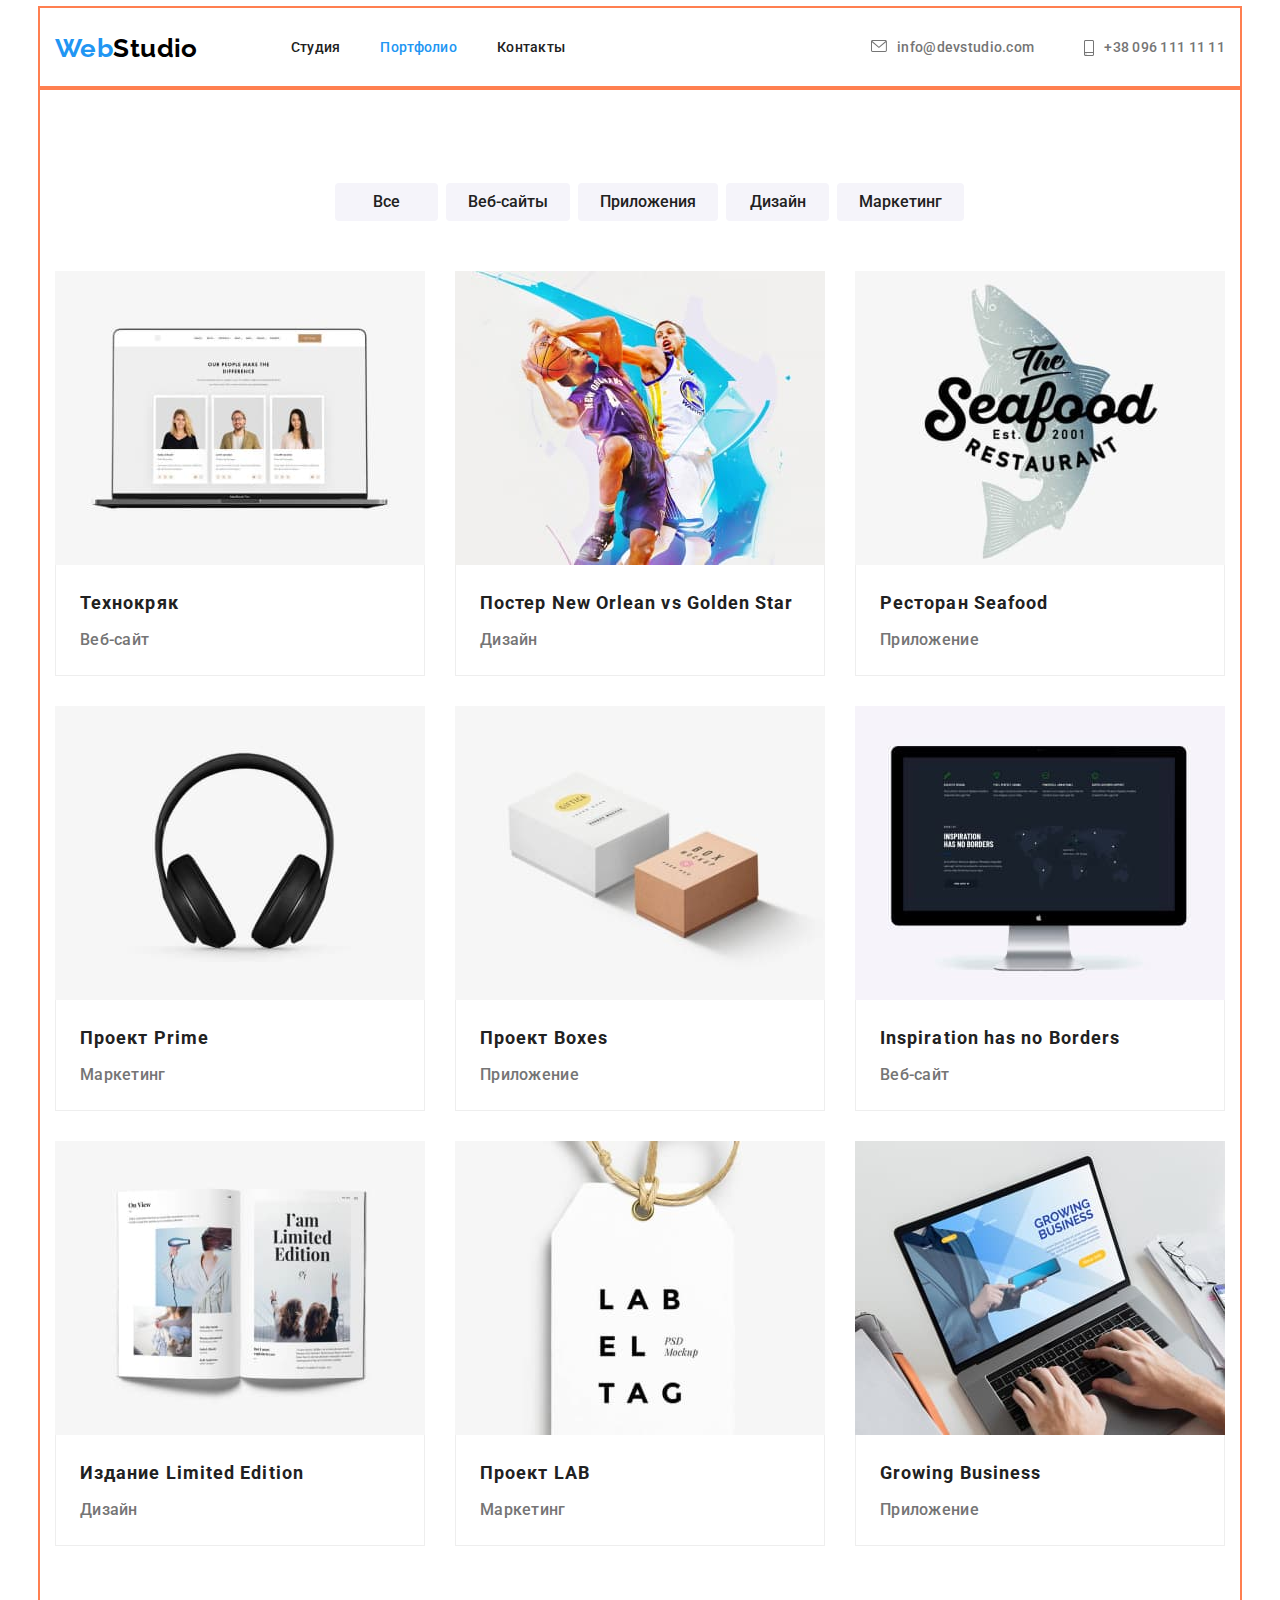
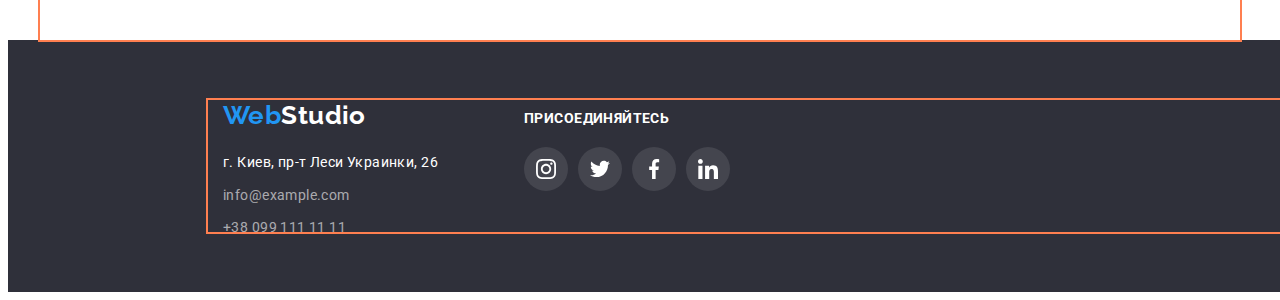
==== portfolio.html @ 8bc96a7a "верстка перед сдачей на проверку" ====
<!DOCTYPE html>
<html lang="ru">
<head>
    <meta charset="UTF-8">
    <meta name="viewport" content="width=device-width, initial-scale=1.0">
    <title>Portfolio</title>
    <link rel="stylesheet" href="https://cdnjs.cloudflare.com/ajax/libs/modern-normalize/1.0.0/modern-normalize.min.css" integrity="sha512-ISS7cAi1PEhQ8jnbJpJZMd29NlhNj4AWYyLOSp2CE/CsHxTCu+r+t0D2yoJudVrd0/8fTVPUVDzY5Tvli75u/g==" crossorigin="anonymous" />  
    <link rel="preconnect" href="https://fonts.gstatic.com">
    <link href="https://fonts.googleapis.com/css2?family=Raleway:wght@700&family=Roboto:wght@400;500;700;900&display=swap" rel="stylesheet">
    <link rel="stylesheet" href="./css/styles.css">
</head>
<body>
    <!--header-->
    <header>
        <div class="container hat">
            <nav class="main-nav hat">
                <a href="./index.html" target="_blank" class="logo">  <span class="logo-web">Web</span>Studio </a>
                <ul class="site list ">
                    <li class="item"> <a href="./index.html" target="_blank" class="nav link"> Студия </a> </li>
                    <li class="item"> <a href="./portfolio.html" target="_blank" class="nav link current"> Портфолио </a> </li>
                    <li class="item"> <a href="#" target="_blank" class="nav link"> Контакты </a> </li>
                </ul>
            </nav>        
                <ul class="auth list">
                    <li class="icons-contact item">
                        <a href="mailto:info@devstudio.com" class="nav link"> 
                            <svg class="icons-header" width="16px" height="12px">
                                <use href="./img/Главная/sprite-icons.svg#icon-envelope"></use>
                            </svg>
                            info@devstudio.com 
                        </a> 
                    </li>
                    <li class="icons-contact item">
                        <a href="tel:+380961111111" class="nav link"> 
                            <svg class="icons-header" width="10px" height="16px">
                                <use href="./img/Главная/sprite-icons.svg#icon-smartphone"></use>
                            </svg>
                            +38 096 111 11 11 
                        </a> 
                    </li>
                </ul>
        </div>
    </header>

    <main>
        <section>
            <!--FILTER-->
            <!-- <h1> Портфолио </h1> -->
            <div class="container content">    
                <ul class="filter list">
                    <li class="gallery">
                        <button type="button" class="illuminated">Все</button>
                    </li>
                    <li class="gallery">
                        <button type="button" class="illuminated">Веб-сайты</button>
                    </li>
                    <li class="gallery">
                        <button type="button" class="illuminated">Приложения</button>
                    </li>
                    <li class="gallery">
                        <button type="button" class="illuminated">Дизайн</button>
                    </li>
                    <li class="gallery">
                        <button type="button" class="illuminated">Маркетинг</button>
                    </li>
                </ul>
              
                <!--OBJECTS-->
             
                <ul class="objects list">
                    <li class="objects-box">
                        <a href="#" class="link">
                            <img src="./img/Портфолио/1-website.jpg" alt="веб-сайт портфолио" width="370" height="294">
                            <div class="card-content">
                                <h2 class="title">Технокряк</h2>
                                <p class="text">Веб-сайт</p>
                            </div>
                        </a>
                    </li> 
                    <li class="objects-box"> 
                        <a href="#" class="link" >
                            <img src="./img/Портфолио/2-basketball.jpg" alt="постер баскетбол" width="370" height="294">
                            <div class="card-content">
                                <h2 class="title">Постер New Orlean vs Golden Star</h2>
                                <p class="text">Дизайн</p>
                            </div>
                        </a>
                    </li>
                    <li class="objects-box">
                        <a href="#" class="link">
                            <img src="./img/Портфолио/3-seafood.jpg" alt="логотип ресторана seafood" width="370" height="294">
                            <div class="card-content">
                                <h2 class="title">Ресторан Seafood</h2>
                                <p class="text">Приложение</p>
                            </div>
                        </a>
                    </li>
                    <li class="objects-box"> 
                        <a href="#" class="link">
                            <img src="./img/Портфолио/4-earphones.jpg" alt="черные наушники" width="370" height="294">
                            <div class="card-content">
                                <h2 class="title">Проект Prime</h2>
                                <p class="text">Маркетинг</p>
                            </div>
                        </a>
                    </li>
                    <li class="objects-box"> 
                        <a href="#" class="link">
                            <img src="./img/Портфолио/5-box.jpg" alt="две коробочки" width="370" height="294">
                            <div class="card-content">
                                <h2 class="title">Проект Boxes</h2>
                                <p class="text">Приложение</p>
                            </div>
                        </a>
                    </li>
                    <li class="objects-box"> 
                        <a href="#" class="link">
                            <img src="./img/Портфолио/6-monitor.jpg" alt="монитор с картой мира" width="370" height="294">
                            <div class="card-content">
                                <h2 class="title">Inspiration has no Borders</h2>
                                <p class="text">Веб-сайт</p>
                            </div>
                        </a>
                    </li>
                    <li class="objects-box"> 
                        <a href="#" class="link">
                            <img src="./img/Портфолио/7-magazine.jpg" alt="открытый журнал" width="370" height="294">
                            <div class="card-content">
                                <h2 class="title">Издание Limited Edition</h2>
                                <p class="text">Дизайн</p>
                            </div>
                        </a>
                    </li>
                    <li class="objects-box"> 
                        <a href="#" class="link">
                            <img src="./img/Портфолио/8-label.jpg" alt="белая лейбочка" width="370" height="294">
                            <div class="card-content">
                                <h2 class="title">Проект LAB</h2>
                                <p class="text">Маркетинг</p>
                            </div>
                        </a>
                    </li>
                    <li class="objects-box"> 
                        <a href="#" class="link">
                            <img src="./img/Портфолио/9-laptop.jpg" alt="на экране ноутбука открыт сайт" width="370" height="294">
                            <div class="card-content">
                                <h2 class="title">Growing Business</h2>
                                <p class="text">Приложение</p>
                            </div>
                        </a>
                    </li>
                </ul>
            </div>
        </section>
        
    </main>

    <!--Footer-->
    <footer class="footer-background">
        <div class="container footer-block">
            <div>
                <a href="./index.html" target="_blank" class="logo">  
                    <span class="logo-web">Web</span><span class="logo-studio">Studio</span> </a>
                <address class="footer-address"> 
                    <p class="address"> г. Киев, пр-т Леси Украинки, 26 </p>
                    <ul class="contacts list">
                        <li class="footer-contacts"><a href="mailto:info@example.com" class="footer-link"> info@example.com </a> </li>
                        <li class="footer-contacts"><a href="tel:+380991111111" class="footer-link"> +38 099 111 11 11 </a> </li>
                    </ul>
                </address>
            </div>

    <!--Join-->
             <div class="footer-join">
                <h2 class="join-title">Присоединяйтесь</h2>
                <ul class="icon-group list">
                    <li class="socials">
                        <a href="#" target="_blank" class="icon-box footer-socials">
                            <svg class="join-icon" width="20px" height="20px">
                                <use href="./img/Главная/sprite-icons.svg#icon-instagram"></use>
                            </svg>
                        </a>
                    </li>
                    
                    <li class="socials">
                        <a href="#" target="_blank" class="icon-box footer-socials">
                            <svg class="join-icon" width="20px" height="20px">
                                <use href="./img/Главная/sprite-icons.svg#icon-twitter"></use>
                            </svg>
                        </a>
                    </li>

                    <li class="socials">
                        <a href="#" target="_blank" class="icon-box footer-socials">
                            <svg class="join-icon" width="20px" height="20px">
                                <use href="./img/Главная/sprite-icons.svg#icon-facebook"></use>
                            </svg>
                        </a>
                    </li>

                    <li class="socials">
                        <a href="#" target="_blank" class="icon-box footer-socials">
                            <svg class="join-icon" width="20px" height="20px">
                                <use href="./img/Главная/sprite-icons.svg#icon-linkedin"></use>
                            </svg>
                        </a>
                    </li>
                </ul>
            </div>
        </div>
    </footer>
</body>
</html>
---- css/styles.css ----
*,
*::before,
*::after {
  box-sizing: border-box;
}

:root {
  --main-text-color: #212121;
  --paragraph-color: #757575;
  --footer-text-color: rgba(255, 255, 255, 0.6);
  --button-hover-color: #2196f3;
  --button-background-color: #f5f4fa;
  --text-title-button-color: #ffffff;
  --background-footer: #2f303a;
  --color-black: #000000;
  --color-icon: #afb1b8;
}

body {
  font-family: "Roboto", sans-serif;
  font-size: 14px;
  font-weight: 400;
  background-color: var(--text-title-button-color);
  color: var(--main-text-color);
  letter-spacing: 0.03em;
}

img {
  display: block;
  max-width: 100%;
}

ul,
ol {
  margin: 0;
  padding: 0;
}
/* ======================== general ========================*/

.container {
  width: 1200px;
  margin-left: auto;
  margin-right: auto;
  padding-left: 15px;
  padding-right: 15px;
  align-items: center;

  outline: 2px solid coral;
}

.substrate {
  width: 1600px;
  margin-left: auto;
  margin-right: auto;
}

/* ======================== HEADER ========================*/

.hat {
  display: flex;
  align-items: center;
}

.logo {
  font-family: "Raleway", sans-serif;
  font-weight: 700;
  font-size: 26px;
  line-height: 1.19;
  text-decoration: none;
  color: var(--color-black);
  margin-right: 93px;
}

.logo-web {
  color: var(--button-hover-color);
}

.list {
  list-style: none;
  display: flex;
  margin: 0;
  padding: 0;
}

.nav {
  display: block;
  padding-top: 32px;
  padding-bottom: 32px;
}

.site .item:not(:last-child) {
  margin-right: 40px;
}

.link {
  font-weight: 500;
  line-height: 1.14;
  letter-spacing: 0.02em;
  text-decoration: none;
}

.site .link {
  color: var(--main-text-color);
}

.site .link.current {
  color: var(--button-hover-color);
}

.site .link:hover,
.site .link:focus {
  color: var(--button-hover-color);
}

.auth {
  margin-left: auto;
}

.auth .nav {
  display: flex;
}

.icons-contact:hover .icons-header,
.icons-contact:focus .icons-header {
  fill: var(--button-hover-color);
}

.icons-header {
  fill: var(--paragraph-color);
  margin-right: 10px;
}

.auth .item:not(:last-child) {
  margin-right: 50px;
}

.auth .link {
  color: var(--paragraph-color);
}

.auth .link:hover,
.auth .link:focus {
  color: var(--button-hover-color);
}

/* ========================HERO ========================*/

.hero {
  margin-top: 0px;
  margin-left: auto;
  margin-right: auto;
  padding-top: 200px;
  padding-bottom: 200px;
  max-width: 1600px;
  height: 600px;
  background-image: linear-gradient(
      to right,
      rgba(47, 48, 58, 0.4),
      rgba(47, 48, 58, 0.4)
    ),
    url("../img/Главная/hero-team.jpg");
}

.hero-pic {
  text-align: center;
  align-content: center;
  max-width: 694px;
  margin-left: auto;
  margin-right: auto;
}

.hero-title {
  margin-top: 0px;
  margin-bottom: 30px;
  font-weight: 900;
  font-size: 44px;
  line-height: 1.36;
  letter-spacing: 0.06em;
  text-align: center;
  text-transform: uppercase;
  color: var(--text-title-button-color);
}

/* ========================HERO-BUTTON ========================*/

.hero-button {
  display: inline-block;
  border-radius: 4px;
  border: none;
  padding: 10px 32px;
  min-width: 200px;
  font-family: inherit;
  font-weight: 700;
  font-size: 16px;
  line-height: 1.87;
  letter-spacing: 0.06em;
  cursor: pointer;
  color: var(--text-title-button-color);
  background-color: var(--button-hover-color);
}

/* ========================FEATURE ========================*/
.section-feature {
  padding-top: 94px;
}

.back-feature {
  width: 270px;
  height: 120px;
  margin-bottom: 30px;
  border-radius: 4px;
  background-color: var(--button-background-color);
}

.icon-feature {
  width: 70px;
  height: 70px;
  display: flex;
  justify-content: center;
  align-items: center;
  margin: auto;
  margin-top: 25px;
}

.feature-list {
  display: flex;
  flex-wrap: wrap;
}

.desc {
  max-width: 270px;
}

.desc:not(:last-child) {
  margin-right: 30px;
}

.feature-list .title {
  font-weight: 700;
  line-height: 1.14;
  text-transform: uppercase;
  margin-top: 0px;
  margin-bottom: 10px;
}

.feature-list .text {
  line-height: 1.71;
  color: var(--paragraph-color);
  padding: 0;
  margin-top: 0px;
  margin-bottom: 0px;
}

/* ========================What are we doing ========================*/

.section-scroll {
  padding-top: 94px;
  padding-bottom: 94px;
}

.picture {
  margin: -15px;
}

.picture-box {
  margin: 15px;
}

.section-title {
  font-weight: 700;
  font-size: 36px;
  line-height: 1.17;
  text-align: center;
  margin-top: 0px;
  margin-bottom: 50px;
}

/* ========================TEAM ========================*/
.section-group {
  background-color: var(--button-background-color);
  padding-top: 94px;
  padding-bottom: 94px;
}

.team {
  display: flex;
  margin: -15px;
}

.team-preview {
  margin: 15px;
  border-radius: 0px 0px 4px 4px;
  background-color: var(--text-title-button-color);
  box-shadow: 0px 1px 3px rgba(0, 0, 0, 0.12), 0px 1px 1px rgba(0, 0, 0, 0.14),
    0px 2px 1px rgba(0, 0, 0, 0.2);
}

.team-text {
  padding-top: 30px;
  padding-bottom: 30px;
}

.team .name {
  font-weight: 500;
  font-size: 16px;
  line-height: 1.19;
  text-align: center;
  margin-top: 0px;
  margin-bottom: 10px;
}

.team .position {
  line-height: 1.19;
  text-align: center;
  color: var(--paragraph-color);
  margin-top: 0px;
  margin-bottom: 0px;
}

.team-icon {
  fill: var(--color-icon);
}

.icon-group {
  margin-right: -10px;
  padding-right: 32px;
  padding-left: 32px;
  padding-bottom: 30px;
}

.icon-box {
  display: flex;
  justify-content: center;
  align-items: center;
  width: 44px;
  height: 44px;
  border-radius: 50%;
  margin-right: 10px;
}

.socials:hover .icon-box,
.socials:focus .icon-box {
  background-color: var(--button-hover-color);
  /* fill: var(--text-title-button-color);*/
}

.socials:hover .team-icon,
.socials:focus .team-icon {
  /* background-color: var(--button-hover-color); */
  fill: var(--text-title-button-color);
}

/* ========================CLIENTS ========================*/

.section-client {
  padding-top: 94px;
  padding-bottom: 94px;
  display: block;
}

.regular-clients {
  display: flex;
  justify-content: center;
  align-items: center;
  width: 170px;
  height: 90px;
  border: 1px solid var(--color-icon);
  border-radius: 4px;
  cursor: pointer;
  fill: var(--color-icon);
}

.icon-website:not(:last-child) {
  margin-right: 30px;
}

.icon-website:hover .regular-clients {
  fill: var(--button-hover-color);
  border-color: var(--button-hover-color);
}

/* ========================PAGE PORTFILIO ========================*/
/* ========================FILTER ===========================*/

.filter {
  padding-left: 280px;
  padding-top: 94px;
  padding-bottom: 16px;
  min-width: 611px;
}

.content::before {
  content: "";
  display: block;
  height: 1px;
  background-color: #ececec;
  margin: auto;
}

.gallery:not(:last-child) {
  margin-right: 8px;
}

.filter .illuminated {
  display: inline-block;
  border-radius: 4px;
  padding: 6px 22px;
  min-width: 103px;
  font-family: inherit;
  font-weight: 500;
  font-size: 16px;
  line-height: 1.62;
  text-align: center;
  cursor: pointer;
  border: none;
  color: var(--main-text-color);
  background-color: var(--button-background-color);
}

.filter .illuminated:hover,
.filter .illuminated:focus {
  color: var(--text-title-button-color);
  background-color: var(--button-hover-color);
}

/* ========================OBJECTS ========================*/

.objects {
  padding-top: 34px;
  padding-bottom: 94px;
  display: flex;
  flex-wrap: wrap;

  /* margin: -15px;       (для 3 варианта)*/
}

.objects-box {
  width: 370px;
  margin-right: 30px;
  margin-bottom: 30px;
}

.objects-box:hover {
  box-shadow: 0px 1px 1px rgba(0, 0, 0, 0.12), 0px 4px 4px rgba(0, 0, 0, 0.06),
    1px 4px 6px rgba(0, 0, 0, 0.16);
}

/*                    2й вариант
.objects-box {
  width: calc((100% - 60px) / 3);
  margin-right: 30px;
  margin-bottom: 30px;
  }*/

/*                  3й вариант
  .objects-box {
    width: 370px;
    margin: 15px;
  */

.objects-box:nth-child(3n) {
  margin-right: 0;
}

.objects-box:nth-last-child(-n + 3) {
  margin-bottom: 0px;
}

.card-content {
  padding: 20px 24px;
  border-left: 1px solid #eeeeee;
  border-right: 1px solid #eeeeee;
  border-bottom: 1px solid #eeeeee;
}

.objects .title {
  font-weight: 700;
  font-size: 18px;
  margin-top: 0px;
  margin-bottom: 4px;
  line-height: 2;
  letter-spacing: 0.06em;
  color: var(--main-text-color);
}

.objects .text {
  font-size: 16px;
  line-height: 1.87;
  margin-top: 0px;
  margin-bottom: 0px;
  color: var(--paragraph-color);
}

/* ========================FOOTER ========================*/

.footer-background {
  width: 1600px;
  margin-left: auto;
  margin-right: auto;
  padding-top: 60px;
  padding-bottom: 60px;
  background-color: var(--background-footer);
}

.footer-block {
  display: flex;
}

.footer-address {
  display: block;
  font-style: normal;
  line-height: 1.71;
  margin-top: 20px;
  margin-right: 70px;
  width: 231px;
  height: 81px;
}

.address {
  color: var(--text-title-button-color);
  margin-top: 0px;
  margin-bottom: 9px;
}

.logo-studio {
  color: var(--text-title-button-color);
}

.contacts {
  flex-direction: column;
}

.footer-contacts:not(:last-child) {
  margin-bottom: 9px;
}

.contacts .footer-link {
  text-decoration: none;
  color: var(--footer-text-color);
}

.contacts .footer-link:hover,
.contacts .footer-link:focus {
  color: var(--button-hover-color);
}

/* ========================JOIN ========================*/

.footer-join .icon-group {
  padding-left: 0px;
}

.join-title {
  font-weight: 700;
  font-size: 14px;
  line-height: 1.14;
  /* text-align: center; */
  margin-top: 0px;
  margin-bottom: 20px;
  text-transform: uppercase;
  color: var(--text-title-button-color);
}

.join-icon {
  fill: var(--text-title-button-color);
}

.footer-socials {
  background: rgba(255, 255, 255, 0.1);
}
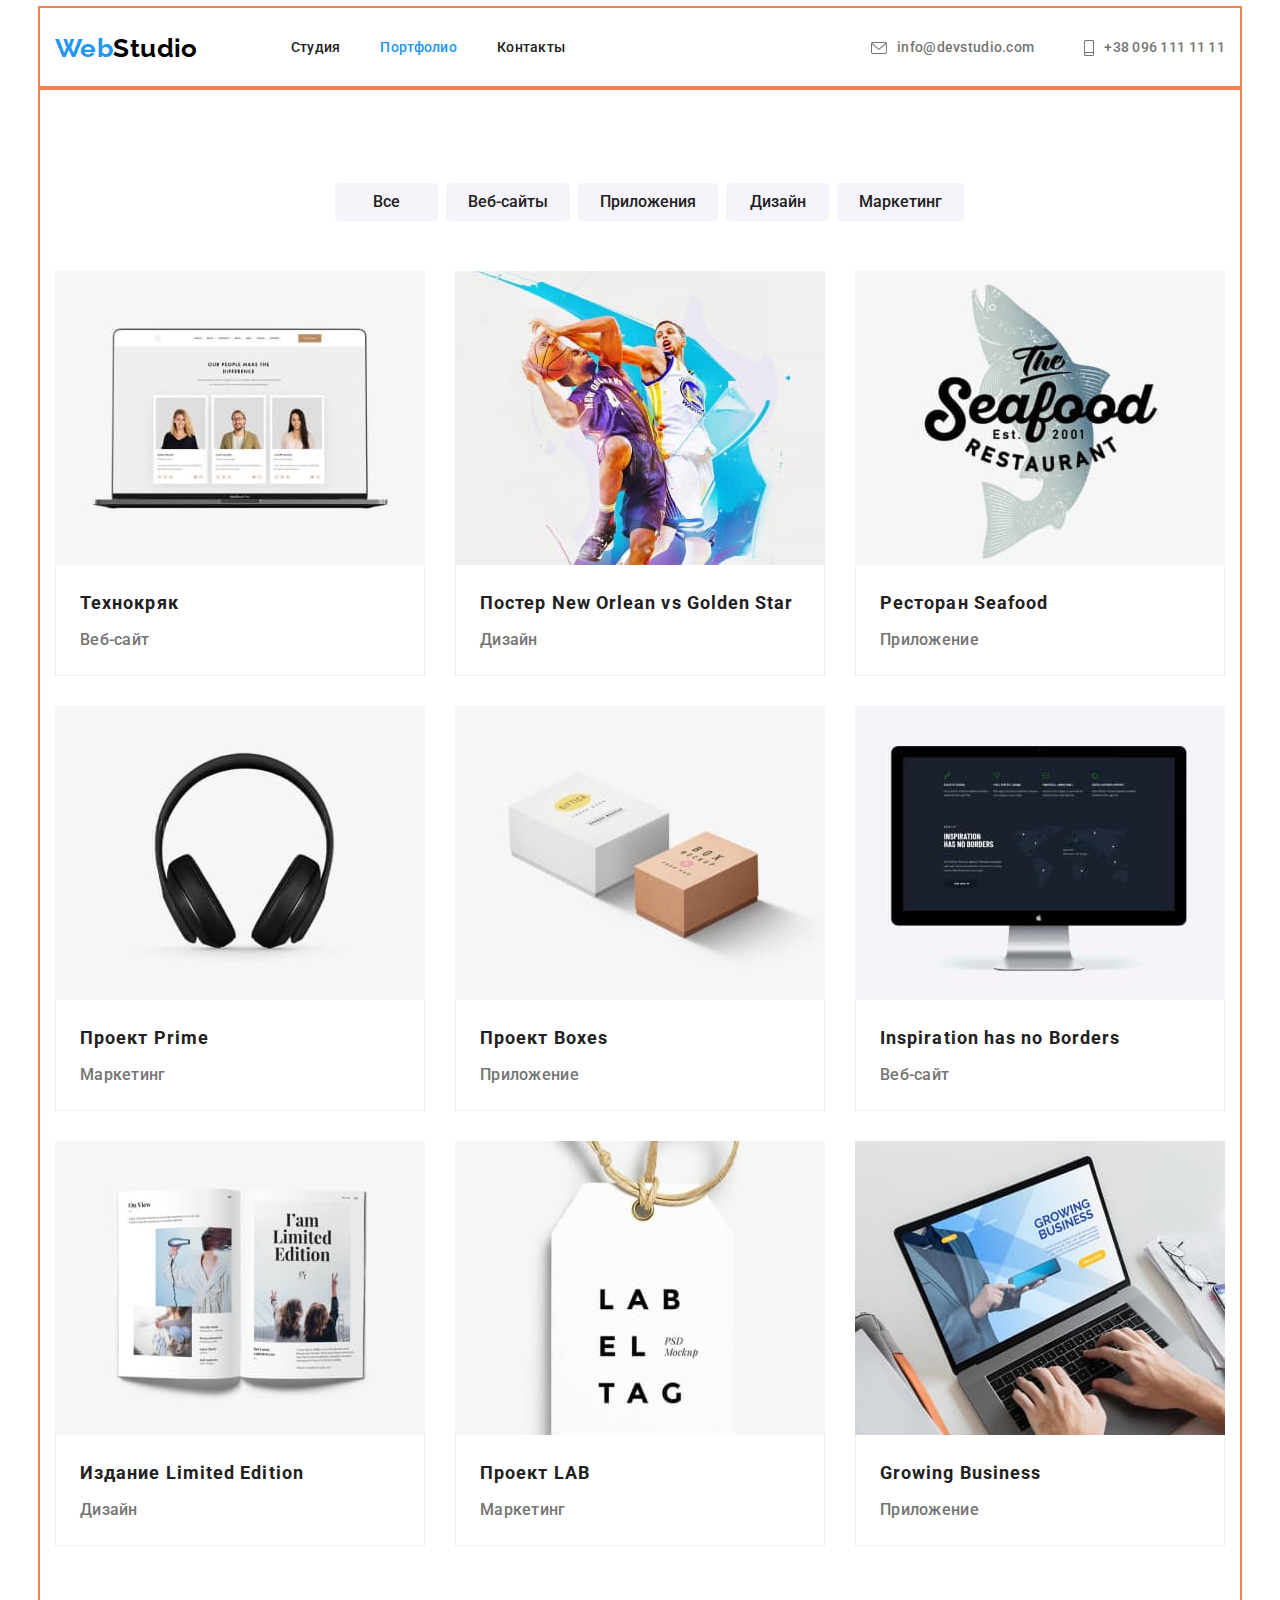
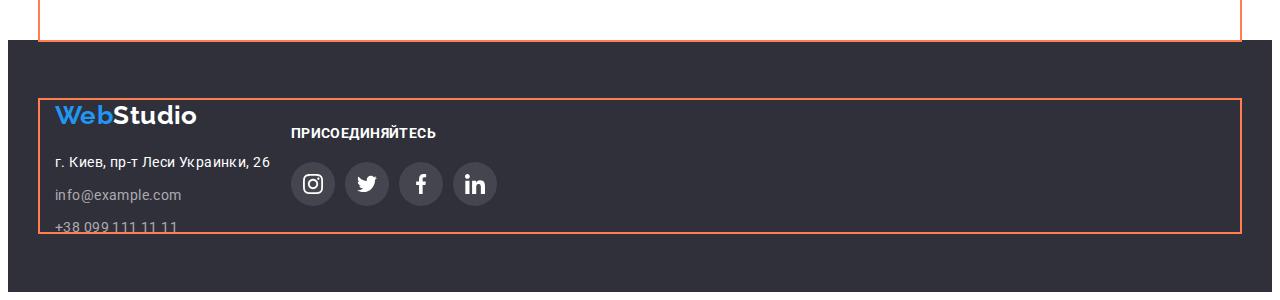
==== commit 4a2863d7: "правки" ====
--- a/portfolio.html
+++ b/portfolio.html
@@ -22,16 +22,16 @@
                 </ul>
             </nav>        
                 <ul class="auth list">
-                    <li class="icons-contact item">
-                        <a href="mailto:info@devstudio.com" class="nav link"> 
+                    <li class="item">
+                        <a href="mailto:info@devstudio.com" class="nav icons-contact link"> 
                             <svg class="icons-header" width="16px" height="12px">
                                 <use href="./img/Главная/sprite-icons.svg#icon-envelope"></use>
                             </svg>
                             info@devstudio.com 
                         </a> 
                     </li>
-                    <li class="icons-contact item">
-                        <a href="tel:+380961111111" class="nav link"> 
+                    <li class="item">
+                        <a href="tel:+380961111111" class="nav icons-contact link"> 
                             <svg class="icons-header" width="10px" height="16px">
                                 <use href="./img/Главная/sprite-icons.svg#icon-smartphone"></use>
                             </svg>
--- a/css/styles.css
+++ b/css/styles.css
@@ -14,6 +14,7 @@
   --background-footer: #2f303a;
   --color-black: #000000;
   --color-icon: #afb1b8;
+  --border-line: #eeeeee;
 }
 
 body {
@@ -35,6 +36,10 @@
   margin: 0;
   padding: 0;
 }
+
+a {
+  display: block;
+}
 /* ======================== general ========================*/
 
 .container {
@@ -46,12 +51,6 @@
   align-items: center;
 
   outline: 2px solid coral;
-}
-
-.substrate {
-  width: 1600px;
-  margin-left: auto;
-  margin-right: auto;
 }
 
 /* ======================== HEADER ========================*/
@@ -118,6 +117,7 @@
 
 .auth .nav {
   display: flex;
+  align-items: center;
 }
 
 .icons-contact:hover .icons-header,
@@ -204,7 +204,7 @@
   padding-top: 94px;
 }
 
-.back-feature {
+.desc .back-feature {
   width: 270px;
   height: 120px;
   margin-bottom: 30px;
@@ -219,7 +219,8 @@
   justify-content: center;
   align-items: center;
   margin: auto;
-  margin-top: 25px;
+  padding-top: 25px;
+  padding-bottom: 25px;
 }
 
 .feature-list {
@@ -264,6 +265,8 @@
 
 .picture-box {
   margin: 15px;
+  width: 370px;
+  height: 294px;
 }
 
 .section-title {
@@ -296,8 +299,7 @@
 }
 
 .team-text {
-  padding-top: 30px;
-  padding-bottom: 30px;
+  padding: 30px 32px;
 }
 
 .team .name {
@@ -314,7 +316,7 @@
   text-align: center;
   color: var(--paragraph-color);
   margin-top: 0px;
-  margin-bottom: 0px;
+  margin-bottom: 16px;
 }
 
 .team-icon {
@@ -323,9 +325,8 @@
 
 .icon-group {
   margin-right: -10px;
-  padding-right: 32px;
-  padding-left: 32px;
-  padding-bottom: 30px;
+  width: 206px;
+  height: 44px;
 }
 
 .icon-box {
@@ -335,18 +336,24 @@
   width: 44px;
   height: 44px;
   border-radius: 50%;
+}
+
+.socials {
+  width: 44px;
+  height: 44px;
+}
+
+.socials:not(:last-child) {
   margin-right: 10px;
 }
 
-.socials:hover .icon-box,
-.socials:focus .icon-box {
+.icon-box:hover,
+.icon-box:focus {
   background-color: var(--button-hover-color);
-  /* fill: var(--text-title-button-color);*/
-}
-
-.socials:hover .team-icon,
-.socials:focus .team-icon {
-  /* background-color: var(--button-hover-color); */
+}
+
+.icon-box:hover .team-icon,
+.icon-box:focus .team-icon {
   fill: var(--text-title-button-color);
 }
 
@@ -370,11 +377,17 @@
   fill: var(--color-icon);
 }
 
+.icon-website {
+  width: 170px;
+  height: 90px;
+}
+
 .icon-website:not(:last-child) {
   margin-right: 30px;
 }
 
-.icon-website:hover .regular-clients {
+.regular-clients:hover,
+.regular-clients:focus {
   fill: var(--button-hover-color);
   border-color: var(--button-hover-color);
 }
@@ -417,10 +430,12 @@
   background-color: var(--button-background-color);
 }
 
-.filter .illuminated:hover,
-.filter .illuminated:focus {
+.illuminated:hover,
+.illuminated:focus {
   color: var(--text-title-button-color);
   background-color: var(--button-hover-color);
+  box-shadow: 0px 3px 1px rgba(0, 0, 0, 0.1), 0px 1px 2px rgba(0, 0, 0, 0.08),
+    0px 2px 2px rgba(0, 0, 0, 0.12);
 }
 
 /* ========================OBJECTS ========================*/
@@ -440,7 +455,8 @@
   margin-bottom: 30px;
 }
 
-.objects-box:hover {
+.objects .link:hover,
+.objects .link:focus {
   box-shadow: 0px 1px 1px rgba(0, 0, 0, 0.12), 0px 4px 4px rgba(0, 0, 0, 0.06),
     1px 4px 6px rgba(0, 0, 0, 0.16);
 }
@@ -468,9 +484,9 @@
 
 .card-content {
   padding: 20px 24px;
-  border-left: 1px solid #eeeeee;
-  border-right: 1px solid #eeeeee;
-  border-bottom: 1px solid #eeeeee;
+  border-left: 1px solid var(--border-line);
+  border-right: 1px solid var(--border-line);
+  border-bottom: 1px solid var(--border-line);
 }
 
 .objects .title {
@@ -494,9 +510,6 @@
 /* ========================FOOTER ========================*/
 
 .footer-background {
-  width: 1600px;
-  margin-left: auto;
-  margin-right: auto;
   padding-top: 60px;
   padding-bottom: 60px;
   background-color: var(--background-footer);
@@ -504,6 +517,10 @@
 
 .footer-block {
   display: flex;
+}
+
+.footer-left {
+  margin-right: 70px;
 }
 
 .footer-address {
@@ -511,7 +528,6 @@
   font-style: normal;
   line-height: 1.71;
   margin-top: 20px;
-  margin-right: 70px;
   width: 231px;
   height: 81px;
 }
@@ -546,15 +562,13 @@
 
 /* ========================JOIN ========================*/
 
-.footer-join .icon-group {
-  padding-left: 0px;
+.footer-join {
 }
 
 .join-title {
   font-weight: 700;
   font-size: 14px;
   line-height: 1.14;
-  /* text-align: center; */
   margin-top: 0px;
   margin-bottom: 20px;
   text-transform: uppercase;
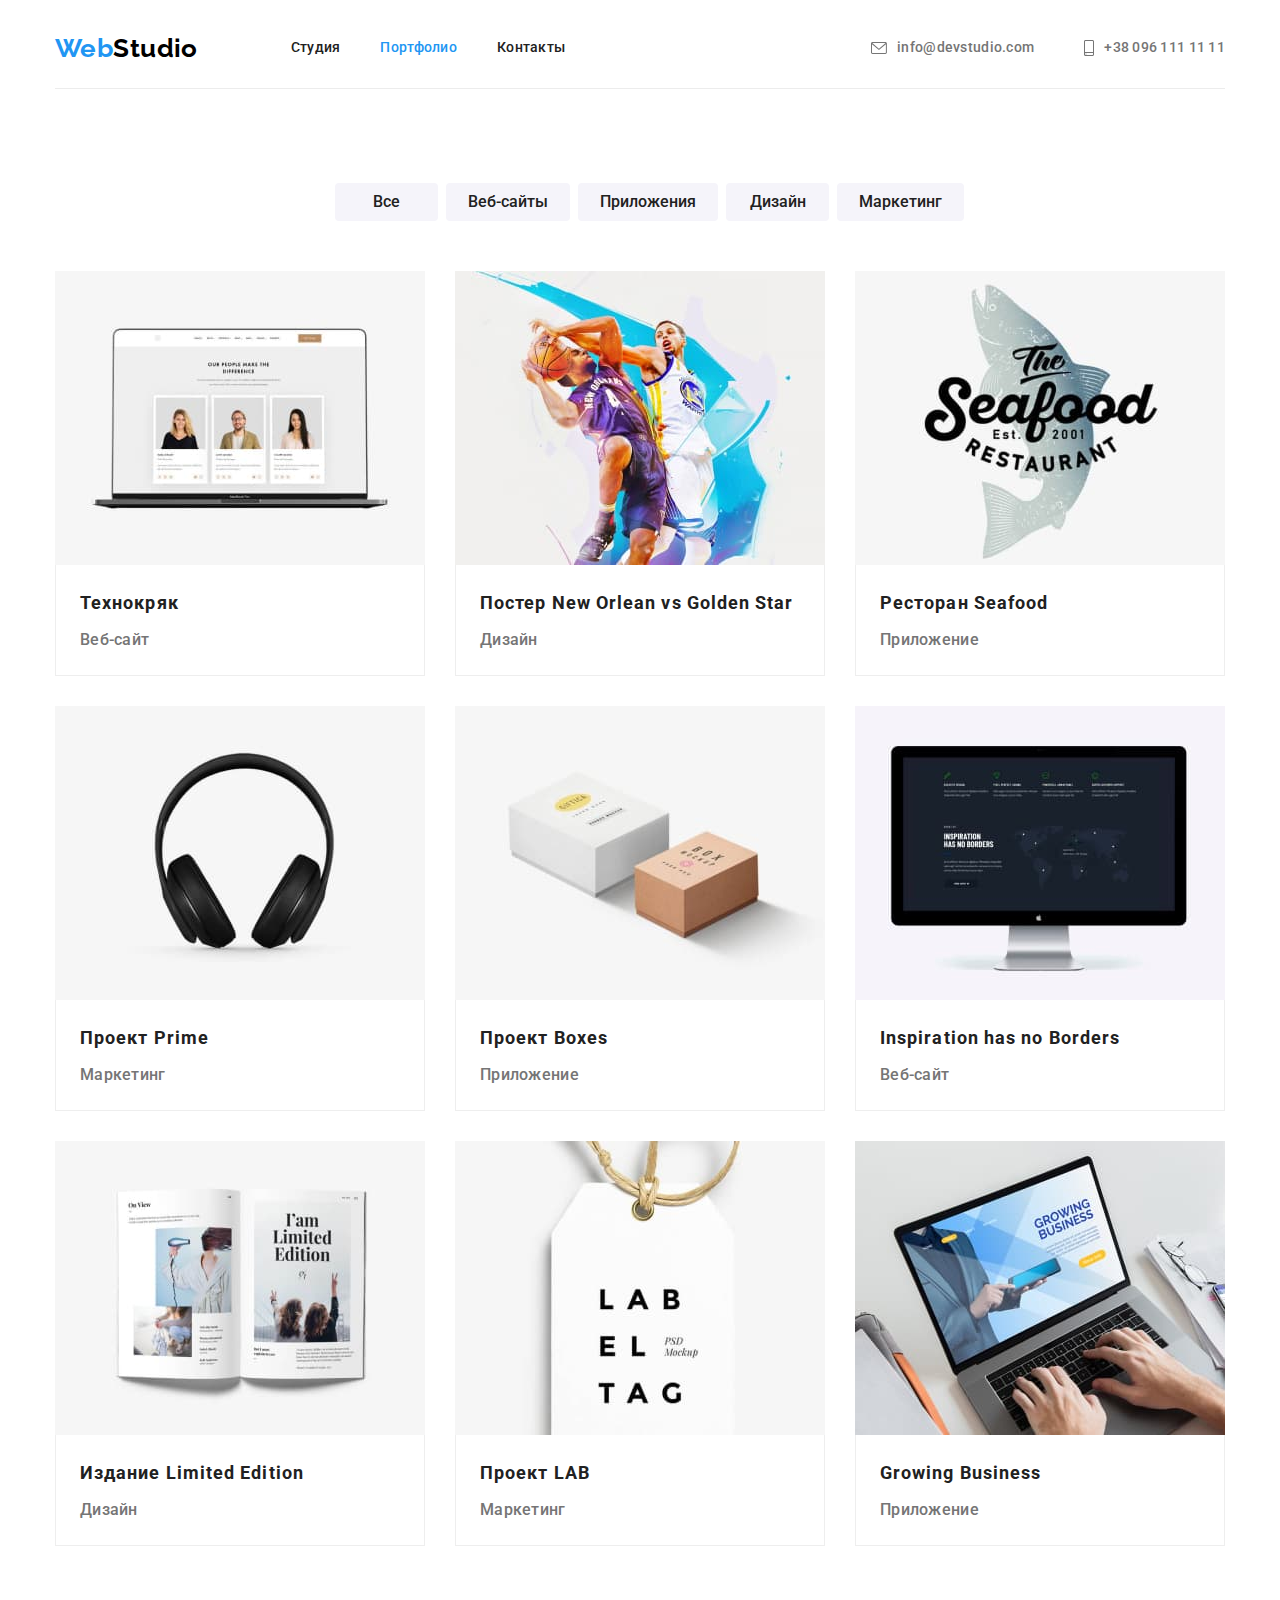
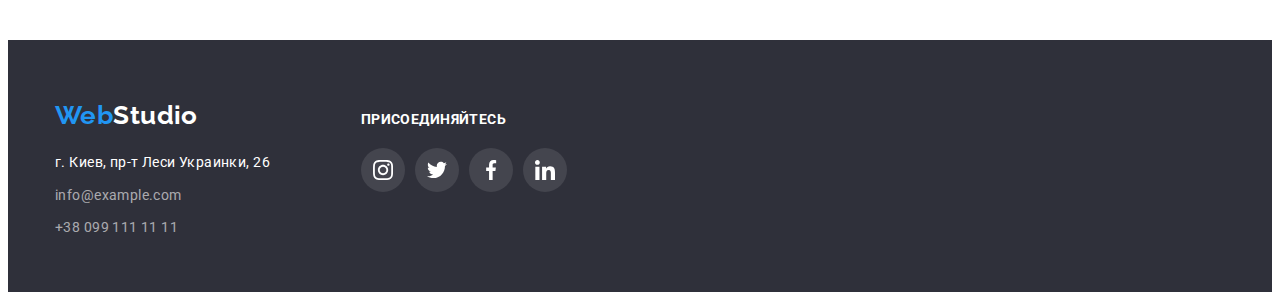
==== commit 00fdc752: "скопировала футер с домашней в портфолио" ====
--- a/portfolio.html
+++ b/portfolio.html
@@ -156,9 +156,10 @@
     </main>
 
     <!--Footer-->
-    <footer class="footer-background">
+   <!--Footer-->
+   <footer class="footer-background">
         <div class="container footer-block">
-            <div>
+            <div class="footer-left">
                 <a href="./index.html" target="_blank" class="logo">  
                     <span class="logo-web">Web</span><span class="logo-studio">Studio</span> </a>
                 <address class="footer-address"> 
@@ -171,7 +172,7 @@
             </div>
 
     <!--Join-->
-             <div class="footer-join">
+            <div class="footer-join">
                 <h2 class="join-title">Присоединяйтесь</h2>
                 <ul class="icon-group list">
                     <li class="socials">
--- a/css/styles.css
+++ b/css/styles.css
@@ -50,7 +50,7 @@
   padding-right: 15px;
   align-items: center;
 
-  outline: 2px solid coral;
+  /* outline: 2px solid coral; */
 }
 
 /* ======================== HEADER ========================*/
@@ -324,7 +324,6 @@
 }
 
 .icon-group {
-  margin-right: -10px;
   width: 206px;
   height: 44px;
 }
@@ -517,6 +516,7 @@
 
 .footer-block {
   display: flex;
+  align-items: baseline;
 }
 
 .footer-left {
@@ -562,9 +562,6 @@
 
 /* ========================JOIN ========================*/
 
-.footer-join {
-}
-
 .join-title {
   font-weight: 700;
   font-size: 14px;
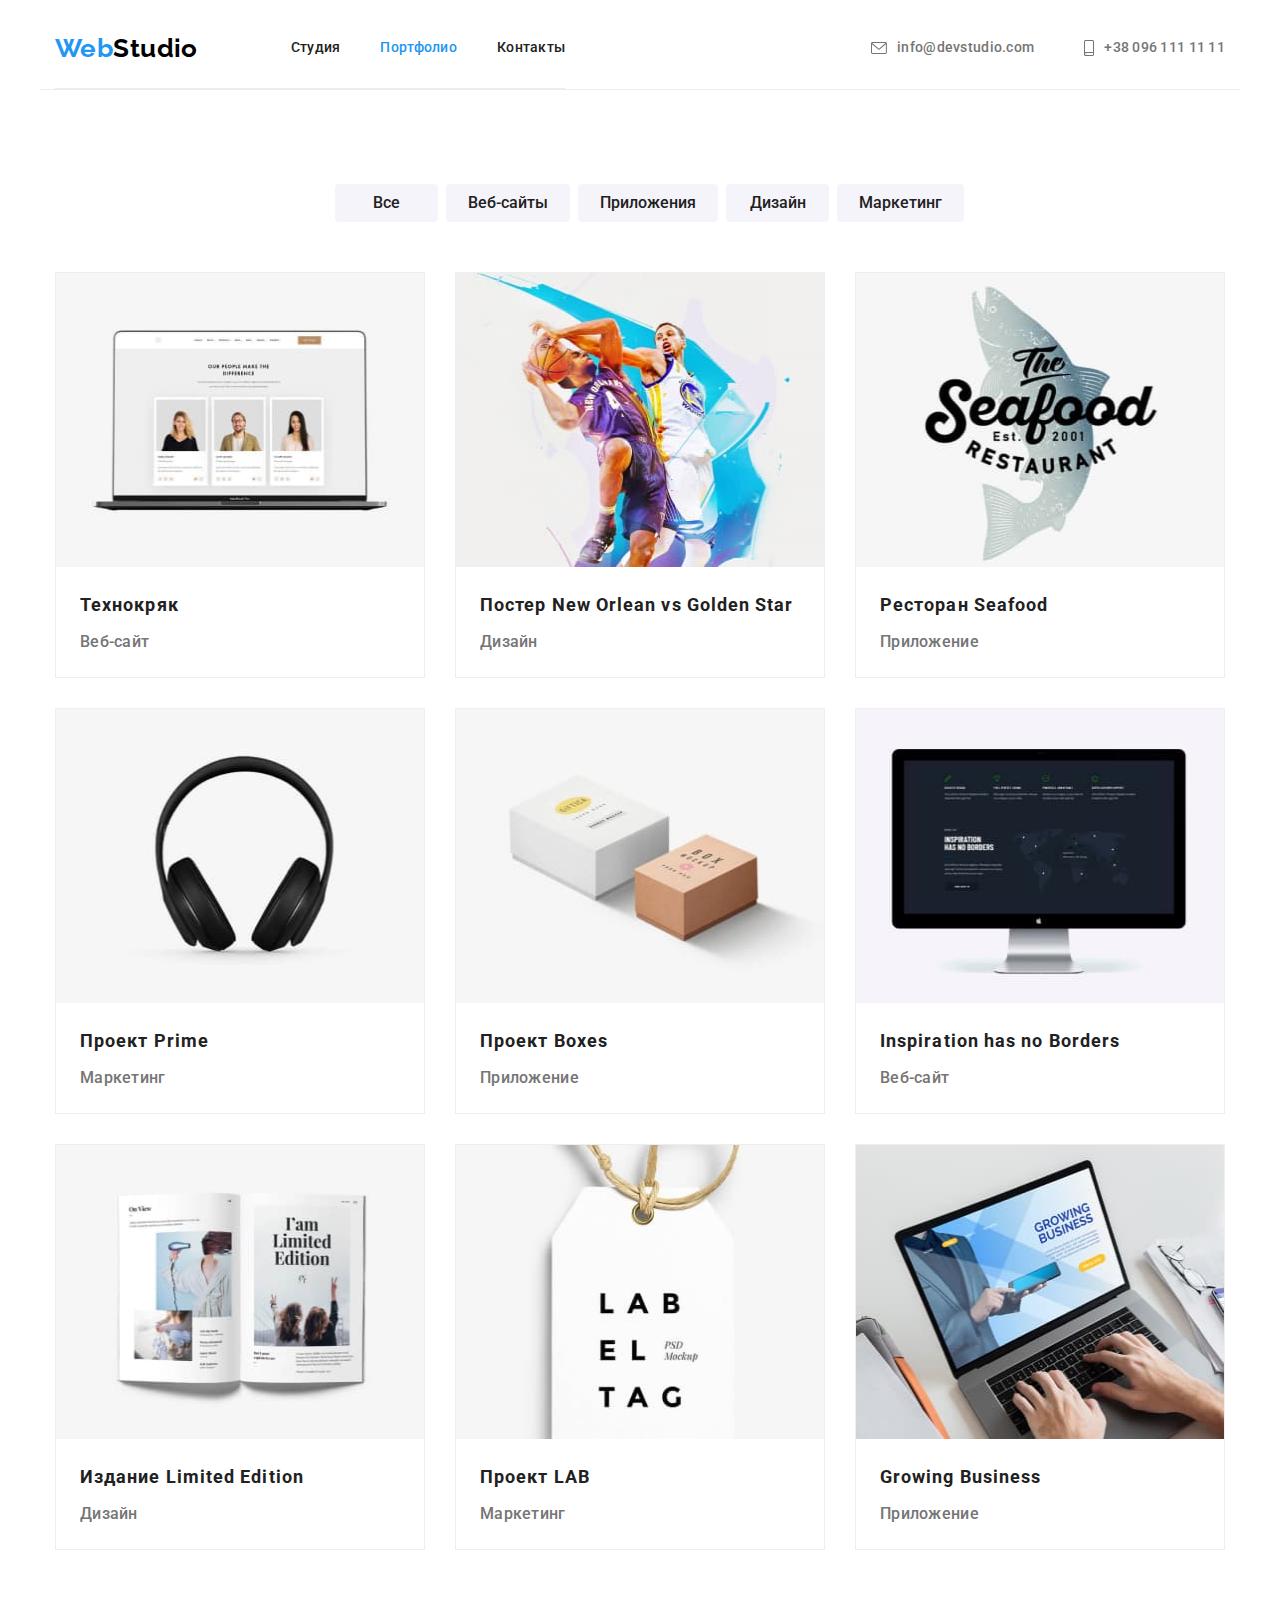
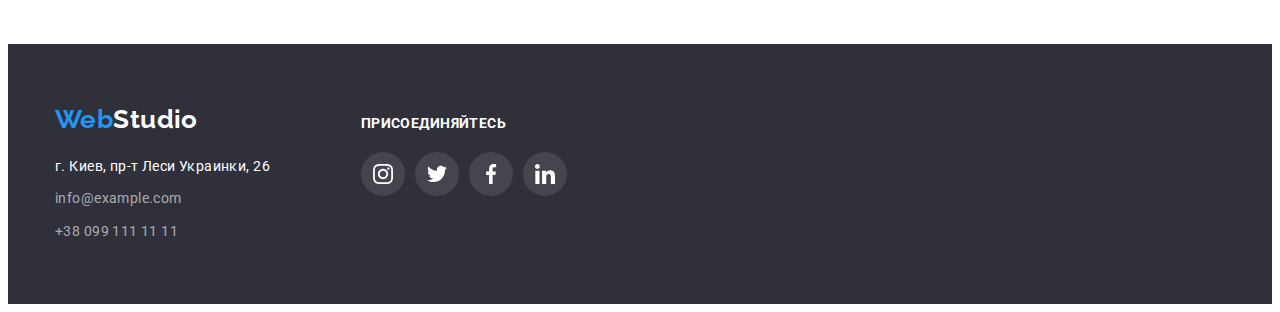
==== commit 8bd35991: "правки" ====
--- a/portfolio.html
+++ b/portfolio.html
@@ -43,7 +43,7 @@
     </header>
 
     <main>
-        <section>
+        <section class="main-portfolio">
             <!--FILTER-->
             <!-- <h1> Портфолио </h1> -->
             <div class="container content">    
--- a/css/styles.css
+++ b/css/styles.css
@@ -58,6 +58,7 @@
 .hat {
   display: flex;
   align-items: center;
+  border-bottom: 1px solid #ececec;
 }
 
 .logo {
@@ -153,6 +154,8 @@
   padding-bottom: 200px;
   max-width: 1600px;
   height: 600px;
+  background-position: cover;
+  background-color: var(--background-footer);
   background-image: linear-gradient(
       to right,
       rgba(47, 48, 58, 0.4),
@@ -204,23 +207,15 @@
   padding-top: 94px;
 }
 
-.desc .back-feature {
+.icon-feature {
+  display: flex;
   width: 270px;
   height: 120px;
-  margin-bottom: 30px;
   border-radius: 4px;
-  background-color: var(--button-background-color);
-}
-
-.icon-feature {
-  width: 70px;
-  height: 70px;
-  display: flex;
   justify-content: center;
   align-items: center;
-  margin: auto;
-  padding-top: 25px;
-  padding-bottom: 25px;
+  margin-bottom: 30px;
+  background-color: var(--button-background-color);
 }
 
 .feature-list {
@@ -266,7 +261,6 @@
 .picture-box {
   margin: 15px;
   width: 370px;
-  height: 294px;
 }
 
 .section-title {
@@ -325,15 +319,14 @@
 
 .icon-group {
   width: 206px;
-  height: 44px;
 }
 
 .icon-box {
   display: flex;
   justify-content: center;
   align-items: center;
-  width: 44px;
-  height: 44px;
+  width: 100%;
+  height: 100%;
   border-radius: 50%;
 }
 
@@ -394,19 +387,26 @@
 /* ========================PAGE PORTFILIO ========================*/
 /* ========================FILTER ===========================*/
 
+.main-portfolio {
+  padding-top: 94px;
+}
+
 .filter {
   padding-left: 280px;
-  padding-top: 94px;
-  padding-bottom: 16px;
+  margin-bottom: 34px;
   min-width: 611px;
 }
 
-.content::before {
+/* .content::after {
   content: "";
   display: block;
   height: 1px;
   background-color: #ececec;
   margin: auto;
+} */
+
+.gallery {
+  margin-bottom: 16px;
 }
 
 .gallery:not(:last-child) {
@@ -440,7 +440,6 @@
 /* ========================OBJECTS ========================*/
 
 .objects {
-  padding-top: 34px;
   padding-bottom: 94px;
   display: flex;
   flex-wrap: wrap;
@@ -452,6 +451,7 @@
   width: 370px;
   margin-right: 30px;
   margin-bottom: 30px;
+  border: 1px solid var(--border-line);
 }
 
 .objects .link:hover,
@@ -483,9 +483,6 @@
 
 .card-content {
   padding: 20px 24px;
-  border-left: 1px solid var(--border-line);
-  border-right: 1px solid var(--border-line);
-  border-bottom: 1px solid var(--border-line);
 }
 
 .objects .title {
@@ -524,12 +521,9 @@
 }
 
 .footer-address {
-  display: block;
   font-style: normal;
   line-height: 1.71;
   margin-top: 20px;
-  width: 231px;
-  height: 81px;
 }
 
 .address {
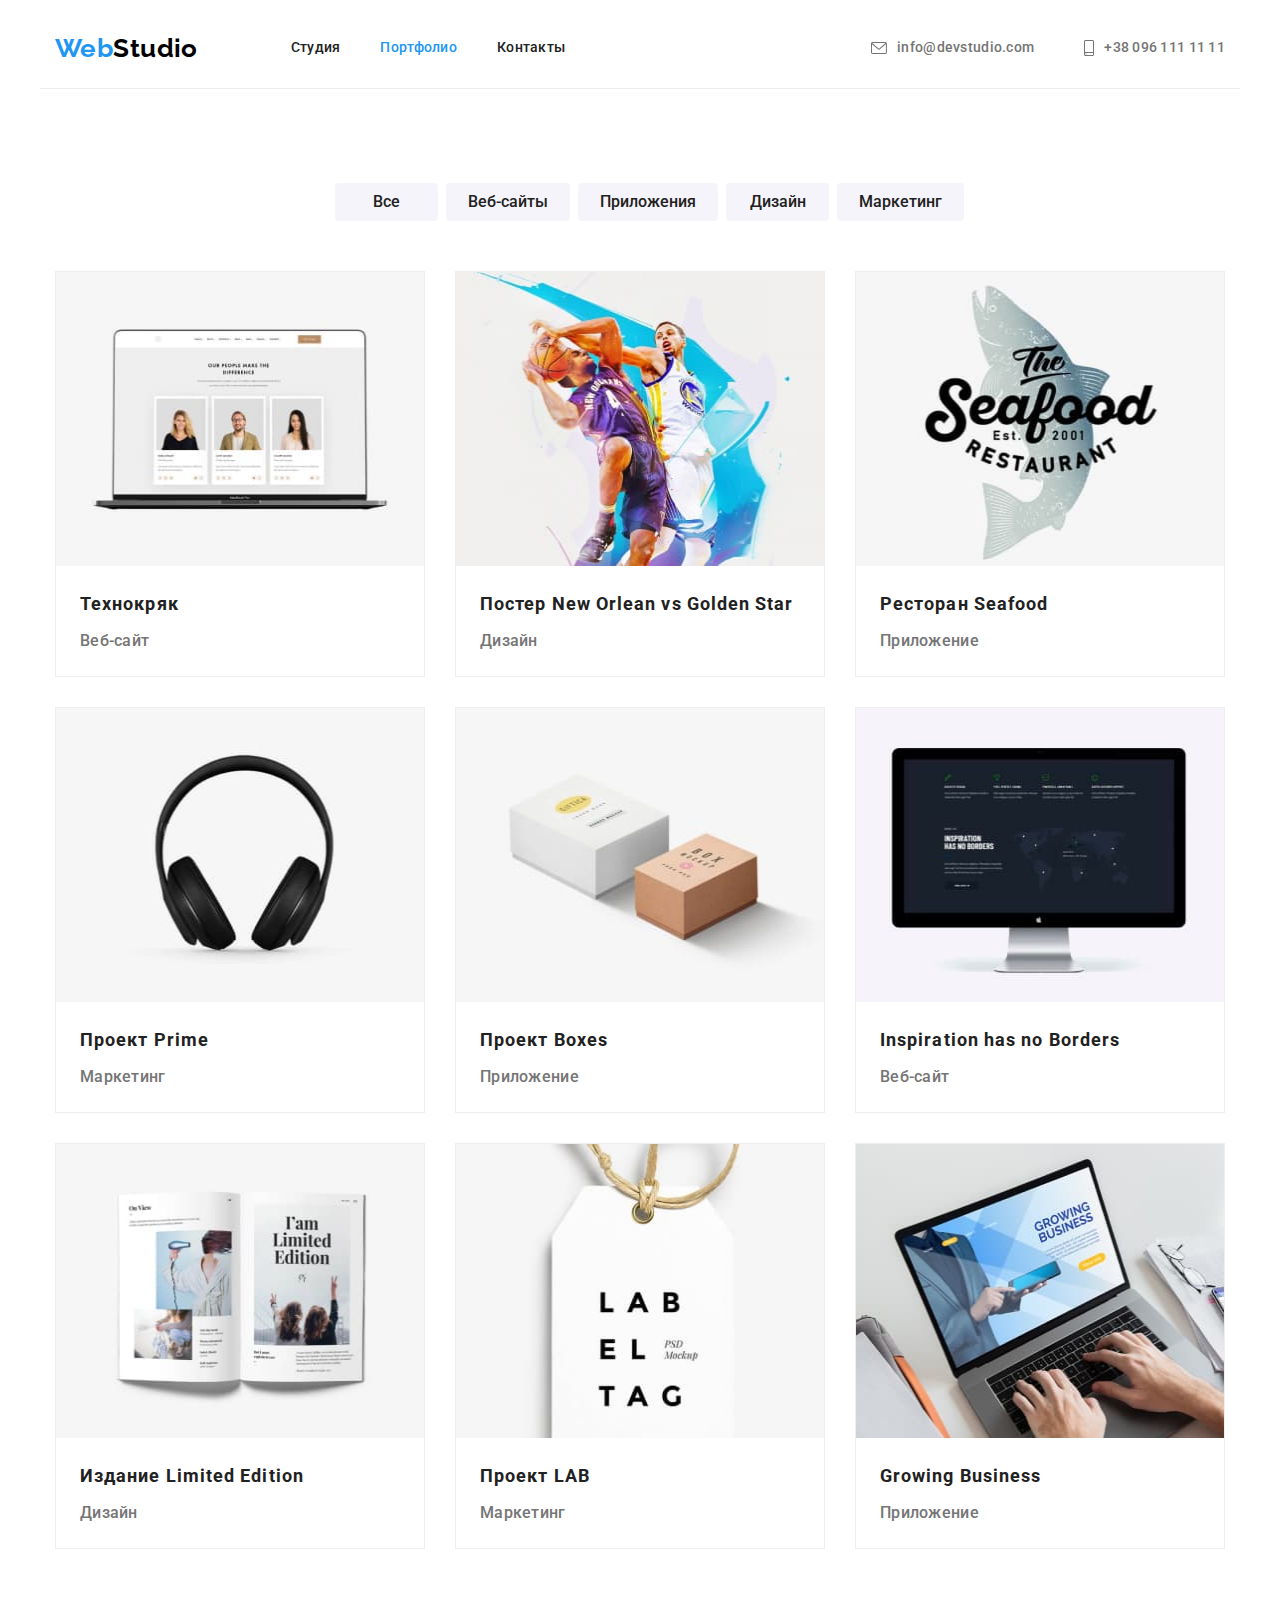
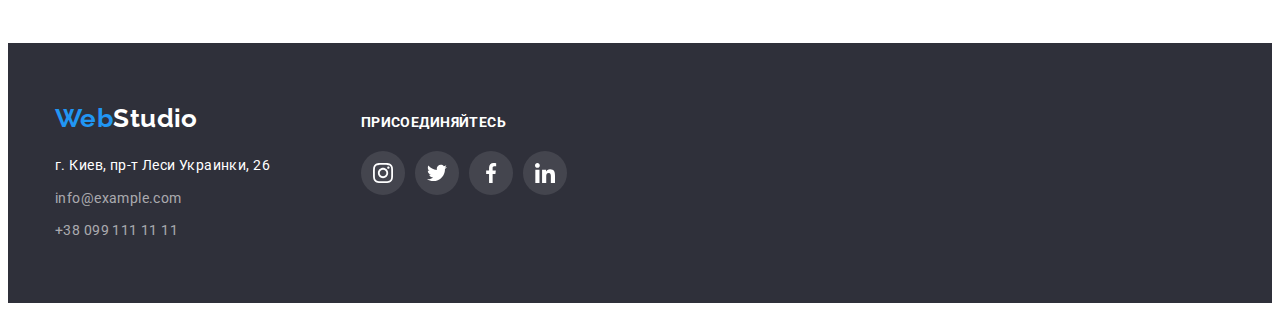
==== commit 58b958a0: "исправила линию в хедере" ====
--- a/portfolio.html
+++ b/portfolio.html
@@ -13,7 +13,7 @@
     <!--header-->
     <header>
         <div class="container hat">
-            <nav class="main-nav hat">
+            <nav class="hat">
                 <a href="./index.html" target="_blank" class="logo">  <span class="logo-web">Web</span>Studio </a>
                 <ul class="site list ">
                     <li class="item"> <a href="./index.html" target="_blank" class="nav link"> Студия </a> </li>
--- a/css/styles.css
+++ b/css/styles.css
@@ -58,6 +58,9 @@
 .hat {
   display: flex;
   align-items: center;
+}
+
+.container.hat {
   border-bottom: 1px solid #ececec;
 }
 
@@ -397,14 +400,6 @@
   min-width: 611px;
 }
 
-/* .content::after {
-  content: "";
-  display: block;
-  height: 1px;
-  background-color: #ececec;
-  margin: auto;
-} */
-
 .gallery {
   margin-bottom: 16px;
 }
